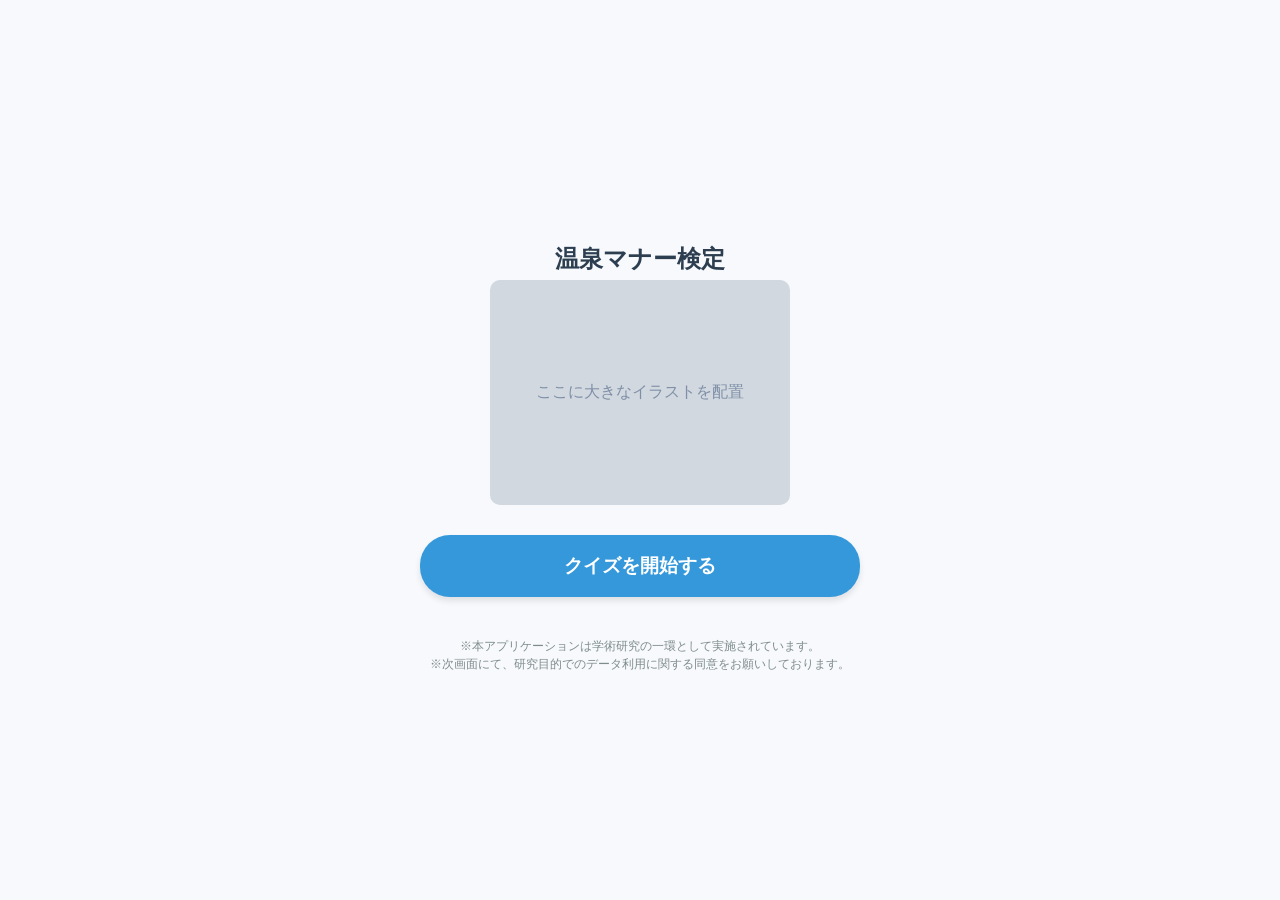
==== quiz.html @ 9d93ffe7 "Add files via upload" ====
<!DOCTYPE html>
<html lang="ja">
<head>
    <meta charset="UTF-8">
    <meta name="viewport" content="width=device-width, initial-scale=1.0">
    <title>クイズ - 温泉マナー検定</title>
    <link rel="stylesheet" href="css/style.css" type="text/css">
</head>
<body>
    <div class="container">
        <div class="progress" id="progress-text">第 1 問 / 15問中</div>
        
        <div id="quiz-area">
            <div class="question-text" id="question-text">ここに問題文が表示されます</div>
            <div class="btn-group">
                <button class="answer-btn btn-maru" id="btn-true">〇</button>
                <button class="answer-btn btn-batsu" id="btn-false">✖</button>
            </div>
        </div>

        <div id="explanation-area">
            <div class="result-mark" id="result-mark"></div>
            <h3 id="correct-answer-text"></h3>
            <div class="explanation-text" id="explanation-text">ここに解説が表示されます</div>
            <button class="next-btn" id="next-btn">次の問題へ</button>
        </div>
    </div>

    <script src="js/quiz.js"></script>
</body>
</html>
---- css/style.css ----
body {
            font-family: 'Helvetica Neue', Arial, 'Hiragino Kaku Gothic ProN', 'Hiragino Sans', Meiryo, sans-serif;
            margin: 0;
            padding: 0;
            background-color: #f7f9fc;
            color: #333;
            display: flex;
            flex-direction: column;
            min-height: 100vh;
            align-items: center;
        }

        .container {
            width: 100%;
            max-width: 480px;
            padding: 20px;
            box-sizing: border-box;
            text-align: center;
            flex-grow: 1;
            display: flex;
            flex-direction: column;
            justify-content: center;
        }

        h1 {
            font-size: 1.5rem;
            color: #2c3e50;
            margin-bottom: 5px;
        }
        .catchphrase {
            font-size: 1rem;
            color: #e74c3c;
            font-weight: bold;
            margin-bottom: 20px;
        }

        .hero-image {
            width: 100%;
            max-width: 300px;
            height: auto;
            margin: 0 auto 30px auto;
            border-radius: 10px;
            background-color: #d1d8e0;
            aspect-ratio: 4 / 3;
            display: flex;
            align-items: center;
            justify-content: center;
            color: #7f8fa6;
        }

        /* 開始ボタン */
        .start-btn {
            display: block;
            width: 100%;
            padding: 18px 0;
            font-size: 1.2rem;
            font-weight: bold;
            color: #fff;
            background-color: #3498db;
            border: none;
            border-radius: 30px;
            text-decoration: none;
            box-shadow: 0 4px 6px rgba(0,0,0,0.1);
            transition: background-color 0.3s, transform 0.1s;
            cursor: pointer;
        }
        .start-btn:active {
            background-color: #2980b9;
            transform: translateY(2px);
            box-shadow: 0 2px 3px rgba(0,0,0,0.1);
        }

        .footer-notes {
            margin-top: 40px;
            font-size: 0.75rem;
            color: #7f8c8d;
            line-height: 1.5;
        }

        h2 {
            font-size: 1.2rem;
            color: #2c3e50;
            text-align: center;
            border-bottom: 2px solid #3498db;
            padding-bottom: 10px;
            margin-bottom: 25px;
        }
        .form-group {
            margin-bottom: 20px;
            text-align: left;
        }
        label {
            display: block;
            font-weight: bold;
            margin-bottom: 8px;
            font-size: 0.9rem;
            color: #34495e;
        }
        select, input[type="text"] {
            width: 100%;
            padding: 12px;
            border: 1px solid #bdc3c7;
            border-radius: 6px;
            font-size: 1rem;
            box-sizing: border-box;
        }
        .note {
            font-size: 0.75rem;
            color: #7f8c8d;
            margin-top: 5px;
        }
        .consent-box {
            background: #f9fbfd;
            border: 1px solid #e1e8ed;
            padding: 15px;
            border-radius: 6px;
            margin-bottom: 25px;
            font-size: 0.85rem;
            text-align: left;
        }
        .consent-label {
            display: flex;
            align-items: flex-start;
            gap: 10px;
            font-weight: normal;
            cursor: pointer;
            color: #2c3e50;
            margin: 0;
        }
        input[type="checkbox"] {
            margin-top: 3px;

            transform: scale(1.2);
        }
        .submit-btn {
            width: 100%;
            padding: 15px;
            font-size: 1.1rem;
            font-weight: bold;
            color: #fff;
            background-color: #bdc3c7;
            border: none;
            border-radius: 30px;
            transition: 0.3s;
            cursor: not-allowed
        }
        /* 全ての入力が完了した時にJavaScriptでこのクラスを付与する。 */
        .submit-btn.active {
            background-color: #3498db;
            cursor: pointer;
        }
        .submit-btn.active:active {
            background-color: #2980b9;
            transform: translateY(2px);
        }

    .progress {
        font-size: 0.9rem;
        color: #7f8c8d;
        margin-bottom: 15px;
        font-weight: bold;
    }
    .question-text {
        font-size: 1.2rem;
        color: #2c3e50;
        font-weight: bold;
        margin-bottom: 30px;
        line-height: 1.5;
        text-align: left;
    }

    #quiz-area { display: block; }

    .btn-group {
        display: flex;
        gap: 15px;
        justify-content: center;
        margin-top: 20px;
    }

    .answer-btn {
        flex: 1;
        padding: 20px;
        font-size: 2rem;
        font-weight: bold;
        color: #fff;
        border: none;
        border-radius: 10px;
        cursor: pointer;
        transition: 0.2s;
    }

    .btn-maru { background-color: #e74c3c; }

    .btn-batsu { background-color: #3498db; }

    .answer-btn:active {
        transform: scale(0.95);
    }

    #explanation-area { display: none; }
    .result-mark {
        font-size: 4rem;
        margin: -10px 0 10px 0;
    }

    .correct-color {
        color: #27ae60;
    }

    .incorrect-color {
        color: #c0392b;
    }

    .explanation-text {
        text-align: left;
        font-size: 1rem;
        color: #34495e;
        line-height: 1.6;
        background: #fdf2e9;
        border-left: 5px solid #e67e22;
        padding: 15px;
        margin-bottom: 25px;
        border-radius: 4px;
    }

    .next-btn {
        width: 100%;
        padding: 15px;
        font-size: 1.1rem;
        font-weight: bold;
        color: #fff;
        background-color: #2c3e50;
        border: none;
        border-radius: 30px;
        cursor: pointer;
        transition: 0.3s;
    }

    .next-btn:active {
        background-color: #1a252f;
        transform: translateY(2px);
    }
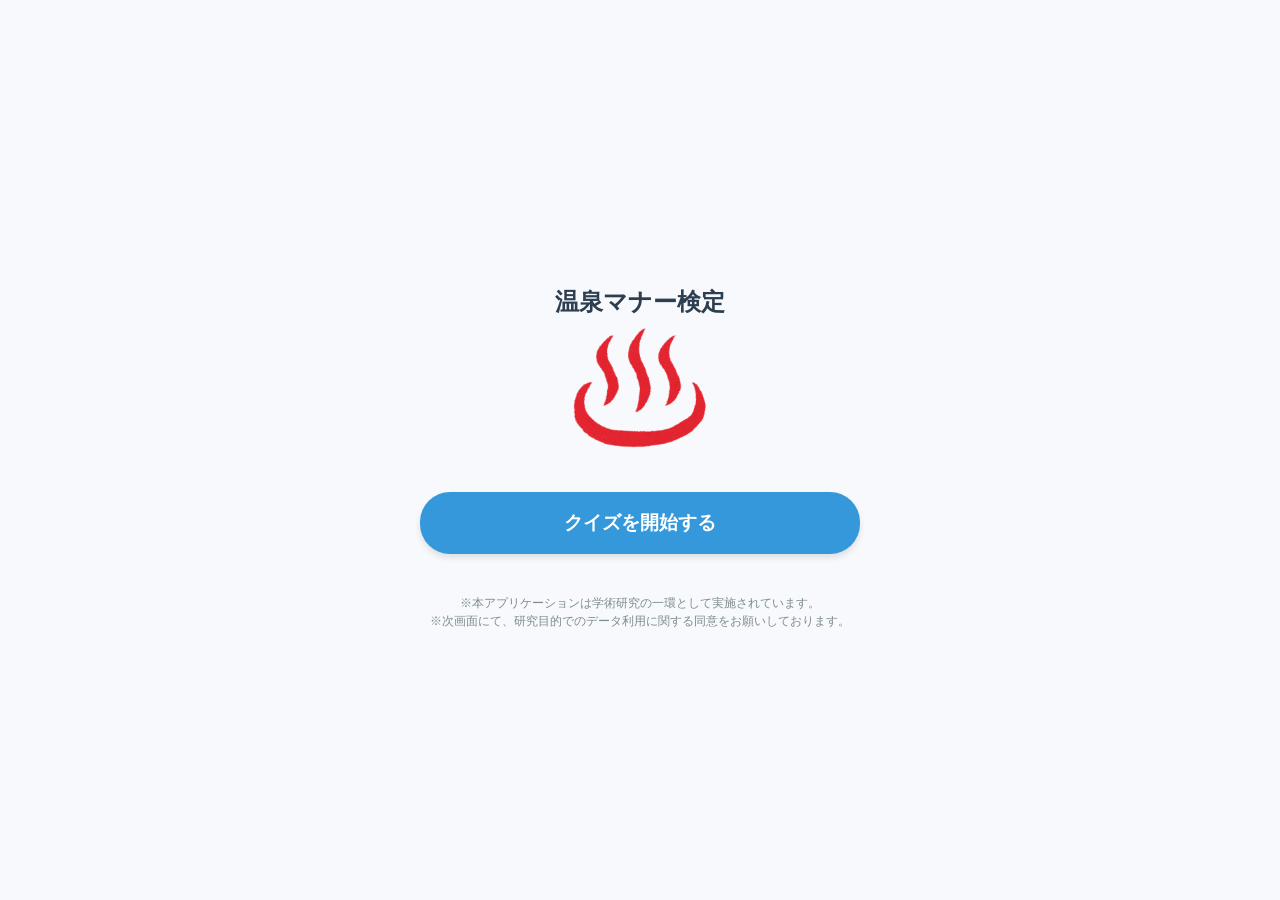
==== commit fa5dfff8: "Add files via upload" ====
--- a/quiz.html
+++ b/quiz.html
@@ -8,8 +8,10 @@
 </head>
 <body>
     <div class="container">
-        <div class="progress" id="progress-text">第 1 問 / 15問中</div>
-        
+        <div class="progress-container" style="text-align: center; margin: 15px 0;">
+            <div class="progress" id="progress-text">1問 / 15問中</div>
+            <progress id="quiz-progress" value="1" max="15" style="width: 100%; height: 15px; margin-top: 5px;"></progress>
+        </div>
         <div id="quiz-area">
             <div class="question-text" id="question-text">ここに問題文が表示されます</div>
             <div class="btn-group">
@@ -17,7 +19,6 @@
                 <button class="answer-btn btn-batsu" id="btn-false">✖</button>
             </div>
         </div>
-
         <div id="explanation-area">
             <div class="result-mark" id="result-mark"></div>
             <h3 id="correct-answer-text"></h3>
@@ -25,7 +26,6 @@
             <button class="next-btn" id="next-btn">次の問題へ</button>
         </div>
     </div>
-
     <script src="js/quiz.js"></script>
 </body>
 </html>
--- a/css/style.css
+++ b/css/style.css
@@ -36,19 +36,19 @@
 
         .hero-image {
             width: 100%;
-            max-width: 300px;
-            height: auto;
             margin: 0 auto 30px auto;
-            border-radius: 10px;
-            background-color: #d1d8e0;
-            aspect-ratio: 4 / 3;
+            background-color: transparent;
             display: flex;
             align-items: center;
             justify-content: center;
-            color: #7f8fa6;
-        }
-
-        /* 開始ボタン */
+        }
+
+        .hero-image img {
+            width: 140px;
+            height: auto;
+            display: block;
+        }
+
         .start-btn {
             display: block;
             width: 100%;
